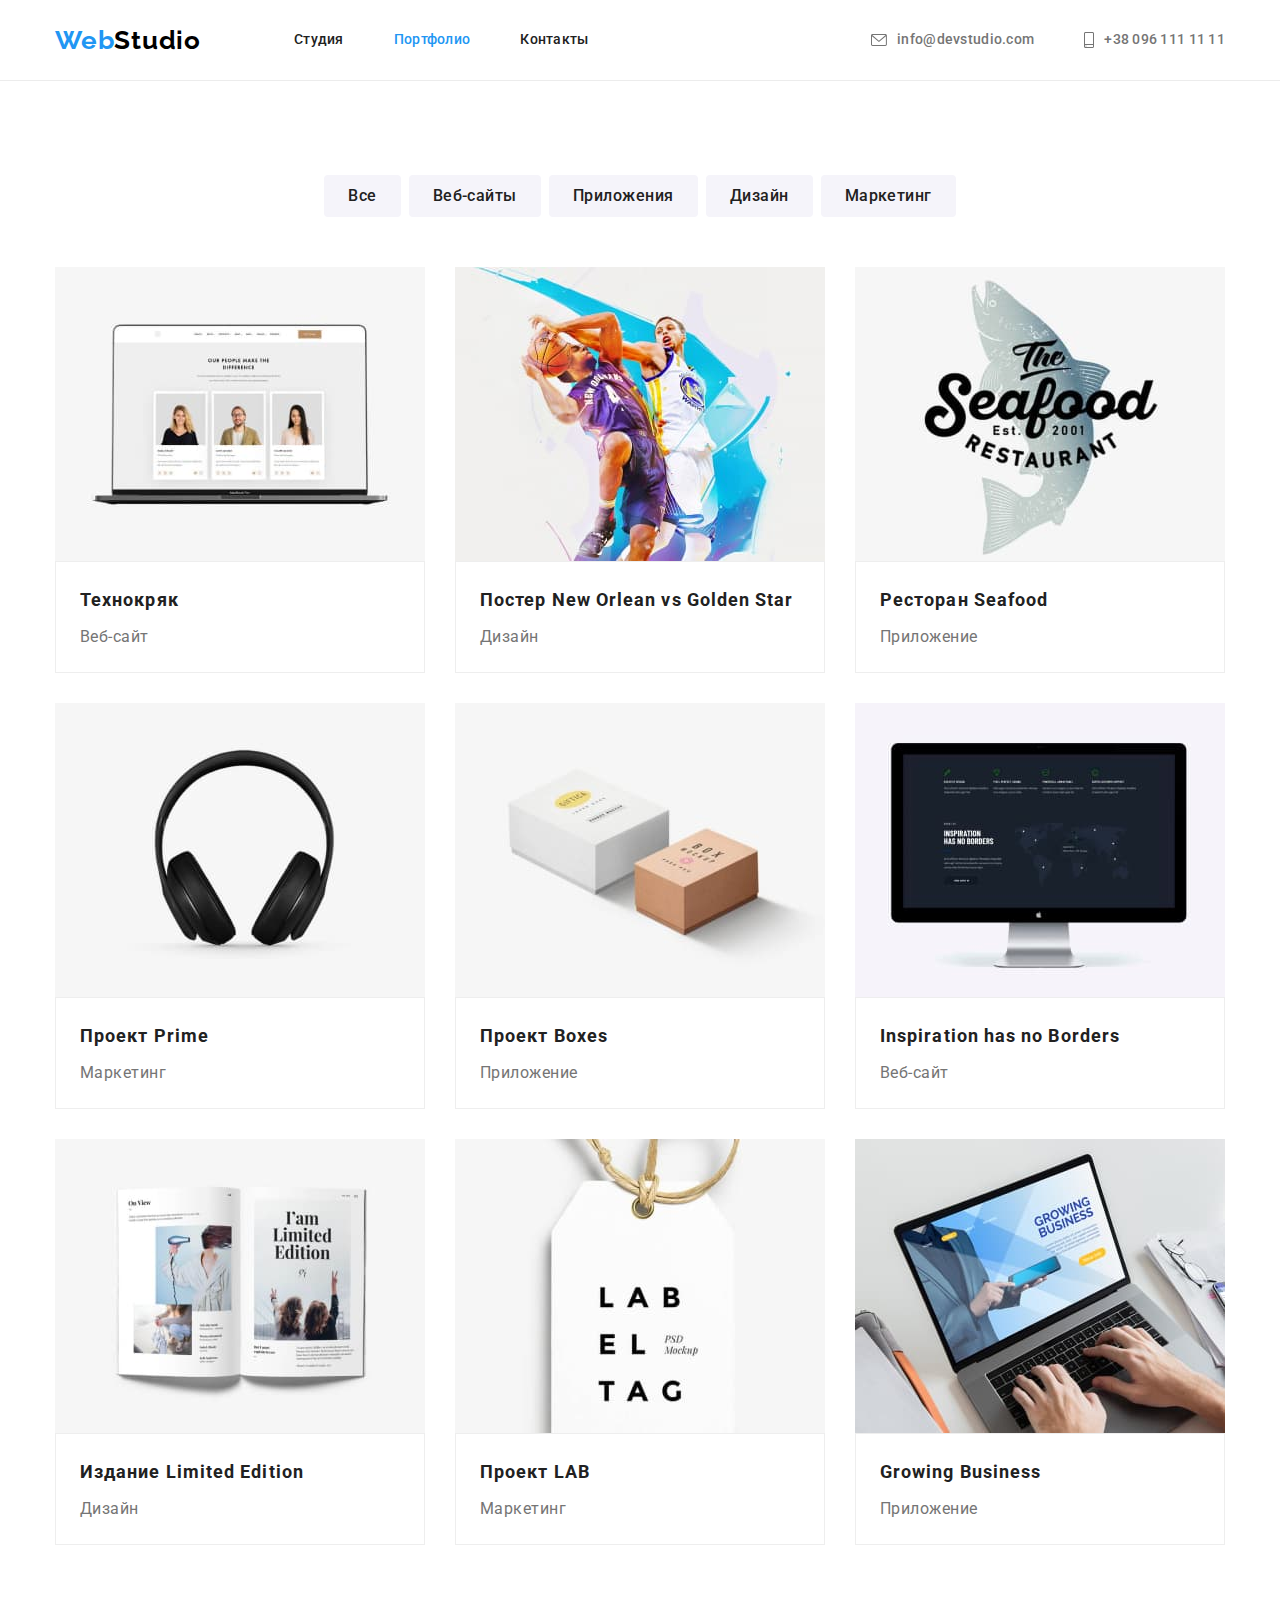
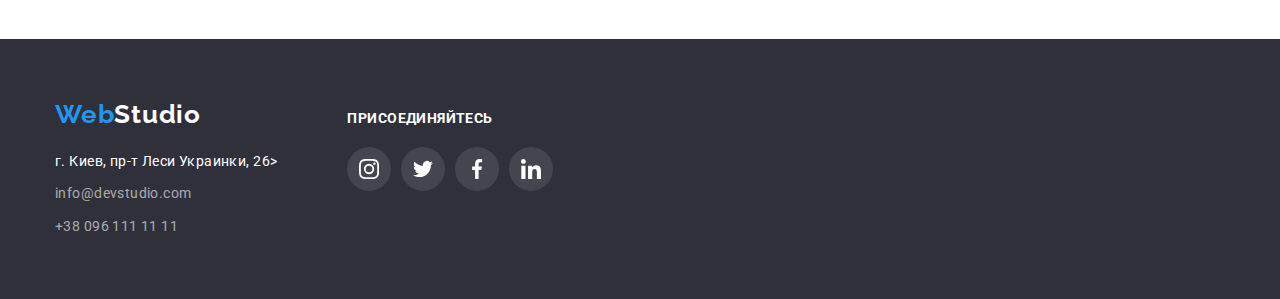
==== portfolio.html @ 67832070 "data-cloned" ====
<!DOCTYPE html>
<html lang="ru">
  <head>
    <meta charset="UTF-8" />
    <meta http-equiv="X-UA-Compatible" content="IE=edge" />
    <meta name="viewport" content="width=device-width, initial-scale=1.0" />
    <title>WebStudio</title>
    <link
      href="https://fonts.googleapis.com/css2?family=Raleway:wght@700&family=Roboto:wght@400;500;700;900&display=swap"
      rel="stylesheet"
    />
    <link
      rel="stylesheet"
      href="https://cdnjs.cloudflare.com/ajax/libs/modern-normalize/1.1.0/modern-normalize.min.css"
    />
    <link rel="stylesheet" href="./css/styles.css" />
  </head>
  <body>
    <!-- Header -->
    <header class="header">
      <div class="container main-nav">
        <a href="index.html" lang="en" class="logo">Web<span class="header-logo">Studio</span></a>
        <nav>
          <ul class="site-nav list">
            <li class="list-item">
              <a class="link nav-link" href="./index.html">Студия</a>
            </li>
            <li class="list-item">
              <a class="link nav-link current" href="./portfolio.html">Портфолио</a>
            </li>
            <li class="list-item"><a class="link nav-link" href="">Контакты</a></li>
          </ul>
        </nav>
        <ul class="contact-list list">
          <li class="list-item">
            <a class="link contact-link" href="mailto:info@devstudio.com">
              <svg class="contact-icon" width="16" height="12">
                <use href="images/symbol-defs.svg#icon-envelope"></use>
              </svg>
              info@devstudio.com
            </a>
          </li>
          <li class="list-item">
            <a class="link contact-link" href="tel:+380961111111">
              <svg class="contact-icon" width="10" height="16">
                <use href="images/symbol-defs.svg#icon-smartphone"></use>
              </svg>
              +38 096 111 11 11
            </a>
          </li>
        </ul>
      </div>
    </header>
    <!-- Main -->
    <main>
      <section class="section">
        <div class="container">
          <h1 class="visually-hidden">Portfolio</h1>
          <ul class="list btn-list">
            <li class="btn-item"><button class="portfolio-btn" type="button">Все</button></li>
            <li class="btn-item"><button class="portfolio-btn" type="button">Веб-сайты</button></li>
            <li class="btn-item">
              <button class="portfolio-btn" type="button">Приложения</button>
            </li>
            <li class="btn-item"><button class="portfolio-btn" type="button">Дизайн</button></li>
            <li class="btn-item"><button class="portfolio-btn" type="button">Маркетинг</button></li>
          </ul>
          <ul class="list gallery">
            <li class="flex-item">
              <div class="portfolio-card">
                <img src="./images/portfolio-picture-1.jpg" alt="img" />
              </div>
              <div class="portfolio-content">
                <h2 class="portfolio-title">Технокряк</h2>
                <p class="portfolio-text">Веб-сайт</p>
              </div>
            </li>
            <li class="flex-item">
              <div class="portfolio-card">
                <img src="./images/portfolio-picture-2.jpg" alt="img" />
              </div>
              <div class="portfolio-content">
                <h2 class="portfolio-title">
                  Постер <span lang="en">New Orlean vs Golden Star</span>
                </h2>
                <p class="portfolio-text">Дизайн</p>
              </div>
            </li>
            <li class="flex-item">
              <div class="portfolio-card">
                <img src="./images/portfolio-picture-3.jpg" alt="img" />
              </div>
              <div class="portfolio-content">
                <h2 class="portfolio-title">Ресторан <span lang="en">Seafood</span></h2>
                <p class="portfolio-text">Приложение</p>
              </div>
            </li>
            <li class="flex-item">
              <div class="portfolio-card">
                <img src="./images/portfolio-picture-4.jpg" alt="img" />
              </div>
              <div class="portfolio-content">
                <h2 class="portfolio-title">Проект <span lang="en">Prime</span></h2>
                <p class="portfolio-text">Маркетинг</p>
              </div>
            </li>
            <li class="flex-item">
              <div class="portfolio-card">
                <img src="./images/portfolio-picture-5.jpg" alt="img" />
              </div>
              <div class="portfolio-content">
                <h2 class="portfolio-title">Проект <span lang="en">Boxes</span></h2>
                <p class="portfolio-text">Приложение</p>
              </div>
            </li>
            <li class="flex-item">
              <div class="portfolio-card">
                <img src="./images/portfolio-picture-6.jpg" alt="img" />
              </div>
              <div class="portfolio-content">
                <h2 class="portfolio-title" lang="en">Inspiration has no Borders</h2>
                <p class="portfolio-text">Веб-сайт</p>
              </div>
            </li>
            <li class="flex-item">
              <div class="portfolio-card">
                <img src="./images/portfolio-picture-7.jpg" alt="img" />
              </div>
              <div class="portfolio-content">
                <h2 class="portfolio-title">Издание <span lang="en">Limited Edition</span></h2>
                <p class="portfolio-text">Дизайн</p>
              </div>
            </li>
            <li class="flex-item">
              <div class="portfolio-card">
                <img src="./images/portfolio-picture-8.jpg" alt="img" />
              </div>
              <div class="portfolio-content">
                <h2 class="portfolio-title">Проект <span lang="en">LAB</span></h2>
                <p class="portfolio-text">Маркетинг</p>
              </div>
            </li>
            <li class="flex-item">
              <div class="portfolio-card">
                <img src="./images/portfolio-picture-9.jpg" alt="img" />
              </div>
              <div class="portfolio-content">
                <h2 class="portfolio-title" lang="en">Growing Business</h2>
                <p class="portfolio-text">Приложение</p>
              </div>
            </li>
          </ul>
        </div>
      </section>
    </main>
    <!-- Footer -->
    <footer class="footer">
      <div class="container footer-box">
        <div class="footer-nav">
          <div class="footer-logotype">
            <a href="/" lang="en" class="logo link">Web<span class="footer-logo">Studio</span></a>
          </div>
          <address class="address">
            <a
              class="link address"
              href="https://www.google.com/maps/d/embed?mid=10uSM3H-mIU3GznYo2szRIEphczw&ehbc=2E312F"
              target="blank"
              >г. Киев, пр-т Леси Украинки, 26></a
            >
          </address>
          <ul class="list">
            <li class="contact-item">
              <a class="footer-contact link" href="mailto:info@devstudio.com">info@devstudio.com</a>
            </li>
            <li class="contact-item">
              <a class="footer-contact link" href="tel:+380961111111">+38 096 111 11 11</a>
            </li>
          </ul>
        </div>
        <div class="follow-box">
          <p class="follow-text">присоединяйтесь</p>
          <ul class="social-networks list">
            <li class="list-item">
              <a class="social-link link follow-link" href="">
                <svg class="social-icon">
                  <use href="./images/symbol-defs.svg#icon-instagram"></use>
                </svg>
              </a>
            </li>
            <li class="list-item">
              <a class="social-link link follow-link" href="">
                <svg class="social-icon">
                  <use href="./images/symbol-defs.svg#icon-twitter"></use>
                </svg>
              </a>
            </li>
            <li class="list-item">
              <a class="social-link link follow-link" href="">
                <svg class="social-icon">
                  <use href="./images/symbol-defs.svg#icon-facebook"></use>
                </svg>
              </a>
            </li>
            <li class="list-item">
              <a class="social-link link follow-link" href="">
                <svg class="social-icon">
                  <use href="./images/symbol-defs.svg#icon-linkedin"></use>
                </svg>
              </a>
            </li>
          </ul>
        </div>
      </div>
    </footer>
  </body>
</html>
---- css/styles.css ----
:root {
  --header-primary-color: #212121;
  --header-secondary-color: #757575;
  --header-border: #ececec;
  --logo-primary-color: #2196f3;
  --logo-secondary-color: #000000;
  --third-logo-color: #ffffff;
  --header-bckgrnd-color: #ffffff;
  --primary-bckgrnd-color: #ffffff;
  --secondary-bckgrnd-color: #f5f4fa;
  --accent-color: #2196f3;
  --main-title-color: #ffffff;
  --secondary-title-color: #212121;
  --btn-color: #ffffff;
  --btn-bckgrnd-color: #2196f3;
  --btn-hover-focus-bckgrnd: #188ce8;
  --scnd-btn-hover-focus-color: #ffffff;
  --scnd-bckgrnd-btn-hover-focus-color: #2196f3;
  --secondary-btn-color: #212121;
  --secondary-btn-bckgrnd: #f5f4fa;
  --text-color: #757575;
  --footer-bckgrnd-color: #2f303a;
  --contact-footer-color: rgba(255, 255, 255, 0.6);
  --address-color: #ffffff;
  --portfolio-card-bg: #eeeeee;
  --hero-bg: #c4c4c4;
  --hero-gradient: rgba(47, 48, 58, 0.4);
  --hero-border: #000000;
  --link-icon-color: #afb1b8;
  --icon-margin: 30px;
  --follow-link-bg: rgba(255, 255, 255, 0.1);
}

/* ---Global classes and selectors--- */
.link {
  text-decoration: none;
}
.list {
  list-style: none;
  margin: 0;
  padding: 0;
}

.title {
  margin-top: 0%;
  margin-bottom: 50px;

  font-size: 36px;
  line-height: 1.16;
  text-align: center;
  letter-spacing: 0.03em;
  color: var(--secondary-title-color);
  font-weight: 700;
}
img {
  display: block;
  max-width: 100%;
  height: auto;
}
body {
  color: var(--text-color);
  background-color: var(--primary-bckgrnd-color);
  font-family: Roboto, sans-serif;
}

.section {
  padding-top: 94px;
  padding-bottom: 94px;
}
.container {
  width: 1200px;
  padding-left: 15px;
  padding-right: 15px;
  margin-left: auto;
  margin-right: auto;
}

.no-padding {
  padding-top: 0;
}

/* ---Header classes--- */
.header {
  border-bottom: 1px solid var(--header-border);
  background-color: var(--header-bckgrnd-color);
  font-weight: 500;
  font-size: 14px;
  line-height: 1.14;
  letter-spacing: 0.02em;
}

.logo {
  margin-right: 93px;

  font-family: Raleway;
  font-weight: 700;
  font-size: 26px;
  line-height: 1.19;
  letter-spacing: 0.03em;
  color: var(--logo-primary-color);
  text-decoration: none;
}

.header-logo {
  color: var(--logo-secondary-color);
}

.header .link:hover,
.header .link:focus {
  color: var(--accent-color);
}

.nav-link {
  display: block;
  padding-top: 32px;
  padding-bottom: 32px;
  color: var(--header-primary-color);
}

.current {
  color: var(--accent-color);
}

.contact-link {
  display: inline-flex;
  align-items: center;
  color: var(--header-secondary-color);
  padding-top: 32px;
  padding-bottom: 32px;
}

.main-nav {
  display: flex;
  align-items: center;
  justify-content: space-between;
}

.site-nav {
  display: flex;
}

.site-nav .list-item:not(:last-child) {
  margin-right: 50px;
}

.contact-list {
  display: flex;
  margin-left: auto;
  align-items: center;
}

.contact-list .list-item:not(:last-child) {
  margin-right: 50px;
}

.contact-icon {
  fill: currentcolor;
  margin-right: 10px;
}

/*--- Hero styles ---*/

.hero {
  padding-top: 200px;
  padding-bottom: 200px;
  background-image: linear-gradient(to right, var(--hero-gradient), var(--hero-gradient)),
    url(../images/hero-bg.jpg);
  background-position: center;
  background-size: 1600px 600px;
  background-repeat: no-repeat;
  background-color: var(--hero-bg);
  text-align: center;
}

.hero-title {
  margin-top: 0;
  margin-bottom: 30px;
  max-width: 700px;
  margin-left: auto;
  margin-right: auto;

  font-weight: 900;
  font-size: 44px;
  line-height: 1.36;
  letter-spacing: 0.06em;
  text-transform: uppercase;
  color: var(--main-title-color);
}
.button {
  min-width: 200px;
  padding: 10px 32px;
  border-radius: 4px;
  border: none;
  font-weight: 700;
  font-size: 16px;
  line-height: 1.87;
  letter-spacing: 0.06em;
  cursor: pointer;
  color: var(--btn-color);
  background-color: var(--btn-bckgrnd-color);
}

.button:focus,
.button:hover {
  background-color: var(--btn-hover-focus-bckgrnd);
}

/* Studio features */

.features {
  font-size: 14px;
  letter-spacing: 0.03em;
}

.visually-hidden {
  position: absolute;
  clip: rect(0 0 0 0);
  width: 1px;
  height: 1px;
  margin: -1px;
}

.features-list {
  display: flex;
  flex-wrap: wrap;
  flex-direction: row;
  margin-right: calc(-1 * var(--icon-margin));
  margin-bottom: calc(-1 * var(--icon-margin));
}
.features-list .list-item {
  margin-right: var(--icon-margin);
  margin-bottom: var(--icon-margin);
  flex-basis: calc(100% / 4 - var(--icon-margin));
}
.feature-box {
  display: block;
  height: 120px;
  width: 100%;
  margin-bottom: 30px;
  border-radius: 4px;
  padding: 25px 100px;
  background-color: #f5f4fa;
}

.feature-icon {
  width: 70px;
  height: 70px;
}

.sub-title {
  margin-top: 0;
  margin-bottom: 10px;

  font-weight: 700;
  font-size: inherit;
  line-height: 1.14;
  text-transform: uppercase;
  color: var(--secondary-title-color);
}
.text {
  margin-top: 0;
  margin-bottom: 0;

  line-height: 1.71;
  font-size: inherit;
}
/* --- Doing something important))) --- */

.works-list {
  display: flex;
  flex-wrap: wrap;
  margin-bottom: calc(-1 * var(--icon-margin));
  margin-right: calc(-1 * var(--icon-margin));
}
.works-list .list-item {
  flex-basis: calc(100% / 3 - var(--icon-margin));
  margin-right: var(--icon-margin);
  margin-bottom: var(--icon-margin);
}

/*--- My young team and me ---))) */
.team {
  background-color: var(--secondary-bckgrnd-color);
  line-height: 1.19;
  font-size: 16px;
  letter-spacing: 0.03em;
}

.team-list {
  display: flex;
  flex-wrap: wrap;
  margin-right: calc(-1 * var(--icon-margin));
  margin-bottom: calc(-1 * var(--icon-margin));
}
.team-item {
  flex-basis: calc(100% / 4 - var(--icon-margin));
  margin-right: var(--icon-margin);
  margin-bottom: var(--icon-margin);
}

.card-thumb {
  box-shadow: 0px 2px 1px 0px #00000033, 0px 1px 1px 0px #00000024, 0px 1px 3px 0px #0000001f;
  background-color: var(--header-bckgrnd-color);
  overflow: hidden;
}

.card-content {
  padding-top: 30px;
  padding-bottom: 30px;
  text-align: center;
}
.card-thumb,
.card-content {
  border-bottom-left-radius: 4px;
  border-bottom-right-radius: 4px;
}
.name {
  margin-top: 0;
  margin-bottom: 10px;
  font-size: inherit;
  font-weight: 500;
  color: var(--secondary-title-color);
}

.position {
  color: var(--text-color);
  margin-top: 0;
  margin-bottom: 16px;
}
.social-networks {
  display: inline-flex;
  align-items: center;
}
.social-networks .list-item:not(:last-child) {
  margin-right: 10px;
}
.social-link {
  display: flex;
  justify-content: center;
  align-items: center;
  width: 44px;
  height: 44px;
  padding: 12px;
  border-radius: 50%;
  color: var(--link-icon-color);
}
.social-link:hover,
.social-link:focus {
  background-color: var(--scnd-bckgrnd-btn-hover-focus-color);
  color: var(--scnd-btn-hover-focus-color);
}
.social-icon {
  width: 20px;
  height: 20px;
  fill: currentColor;
}

/* CLIENTS */
.client-list {
  display: flex;
  flex-wrap: wrap;
  align-items: center;
  margin-right: calc(-1 * var(--icon-margin));
  margin-bottom: calc(-1 * var(--icon-margin));
}
.client-list .list-item {
  flex-basis: calc(100% / 6 - var(--icon-margin));
  margin-right: var(--icon-margin);
  margin-bottom: var(--icon-margin);
}
.client-link {
  color: var(--link-icon-color);
  display: flex;
  justify-content: center;
  align-items: center;
  height: 92px;
  width: 100%;
  border: 1px solid var(--link-icon-color);
  border-radius: 4px;
}
.client-link:hover,
.client-link:focus {
  color: var(--accent-color);
  border-color: var(--accent-color);
}
.client-icon {
  fill: currentColor;
  width: 106px;
  height: 60px;
}
/* ---Footer--- */

.footer {
  background-color: var(--footer-bckgrnd-color);
  padding-top: 60px;
  padding-bottom: 60px;
}
.footer-box {
  display: flex;
  align-items: baseline;
}
.footer-nav {
  margin-right: 70px;
}
.footer-logo {
  color: var(--third-logo-color);
}
.footer .logo {
  margin-right: 0;
}
.footer-logotype {
  margin-bottom: 20px;
}
.address {
  margin-bottom: 9px;
  font-style: normal;
  font-weight: normal;
  font-size: 14px;
  line-height: 1.71;
  font-family: Roboto;
  letter-spacing: 0.03em;
  color: var(--address-color);
}
.footer-contact {
  font-size: 14px;
  line-height: 1.71;
  letter-spacing: 0.03em;
  color: var(--contact-footer-color);
}

.list .contact-item:not(:last-child) {
  margin-bottom: 9px;
}
.follow-text {
  margin-bottom: 20px;
  margin-top: 0;
  font-weight: 700;
  font-size: 14px;
  line-height: 1.14;
  letter-spacing: 0.03em;
  text-transform: uppercase;

  color: var(--address-color);
}
.social-link.link.follow-link {
  color: var(--address-color);
  background-color: var(--follow-link-bg);
}
.social-link.link.follow-link:hover,
.social-link.link.follow-link:focus {
  background-color: var(--scnd-bckgrnd-btn-hover-focus-color);
}

/*---NEXT PAGE---

--- Portfolio ---*/
.btn-list {
  display: flex;
  justify-content: center;
  margin-bottom: 50px;
}
.portfolio-btn {
  padding: 6px 22px;
  border-color: transparent;
  border-radius: 4px;

  font-weight: 500;
  font-size: 16px;
  line-height: 1.62;
  text-align: center;
  letter-spacing: 0.03em;
  color: var(--secondary-btn-color);
  background-color: var(--secondary-btn-bckgrnd);
}

.btn-list .btn-item:not(:last-child) {
  margin-right: 8px;
}

.portfolio-btn:focus,
.portfolio-btn:hover {
  color: var(--scnd-btn-hover-focus-color);
  background-color: var(--scnd-bckgrnd-btn-hover-focus-color);
  box-shadow: 0px 2px 2px 0px rgba(0, 0, 0, 0.12), 0px 1px 2px 0px rgba(0, 0, 0, 0.08),
    0px 3px 1px 0px rgba(0, 0, 0, 0.1);
  cursor: pointer;
}
/* ---------Portfolio - Gallery-------- */

.gallery {
  display: flex;
  flex-wrap: wrap;
  margin-right: calc(-1 * var(--icon-margin));
  margin-bottom: calc(-1 * var(--icon-margin));
}
.portfolio-title {
  margin-top: 0;
  margin-bottom: 4px;
  font-weight: 700;
  font-size: 18px;
  line-height: 2;
  letter-spacing: 0.06em;
  color: var(--secondary-title-color);
}

.portfolio-text {
  margin: 0;
  font-size: 16px;
  line-height: 1.87;
  letter-spacing: 0.03em;
}

.flex-item {
  flex-basis: calc(100% / 3 - var(--icon-margin));
  margin-bottom: var(--icon-margin);
  margin-right: var(--icon-margin);
}
.flex-item:hover,
.flex-item-focus {
  box-shadow: 1px 4px 6px 0px rgba(0, 0, 0, 0.16), 0px 4px 4px 0px rgba(0, 0, 0, 0.06),
    0px 1px 1px 0px rgba(0, 0, 0, 0.12);
  cursor: pointer;
}

.portfolio-content {
  padding-top: 20px;
  padding-bottom: 20px;
  padding-left: 24px;
  padding-right: 24px;
  background-color: var(--primary-bckgrnd-color);
  border: 1px solid #eeeeee;
}
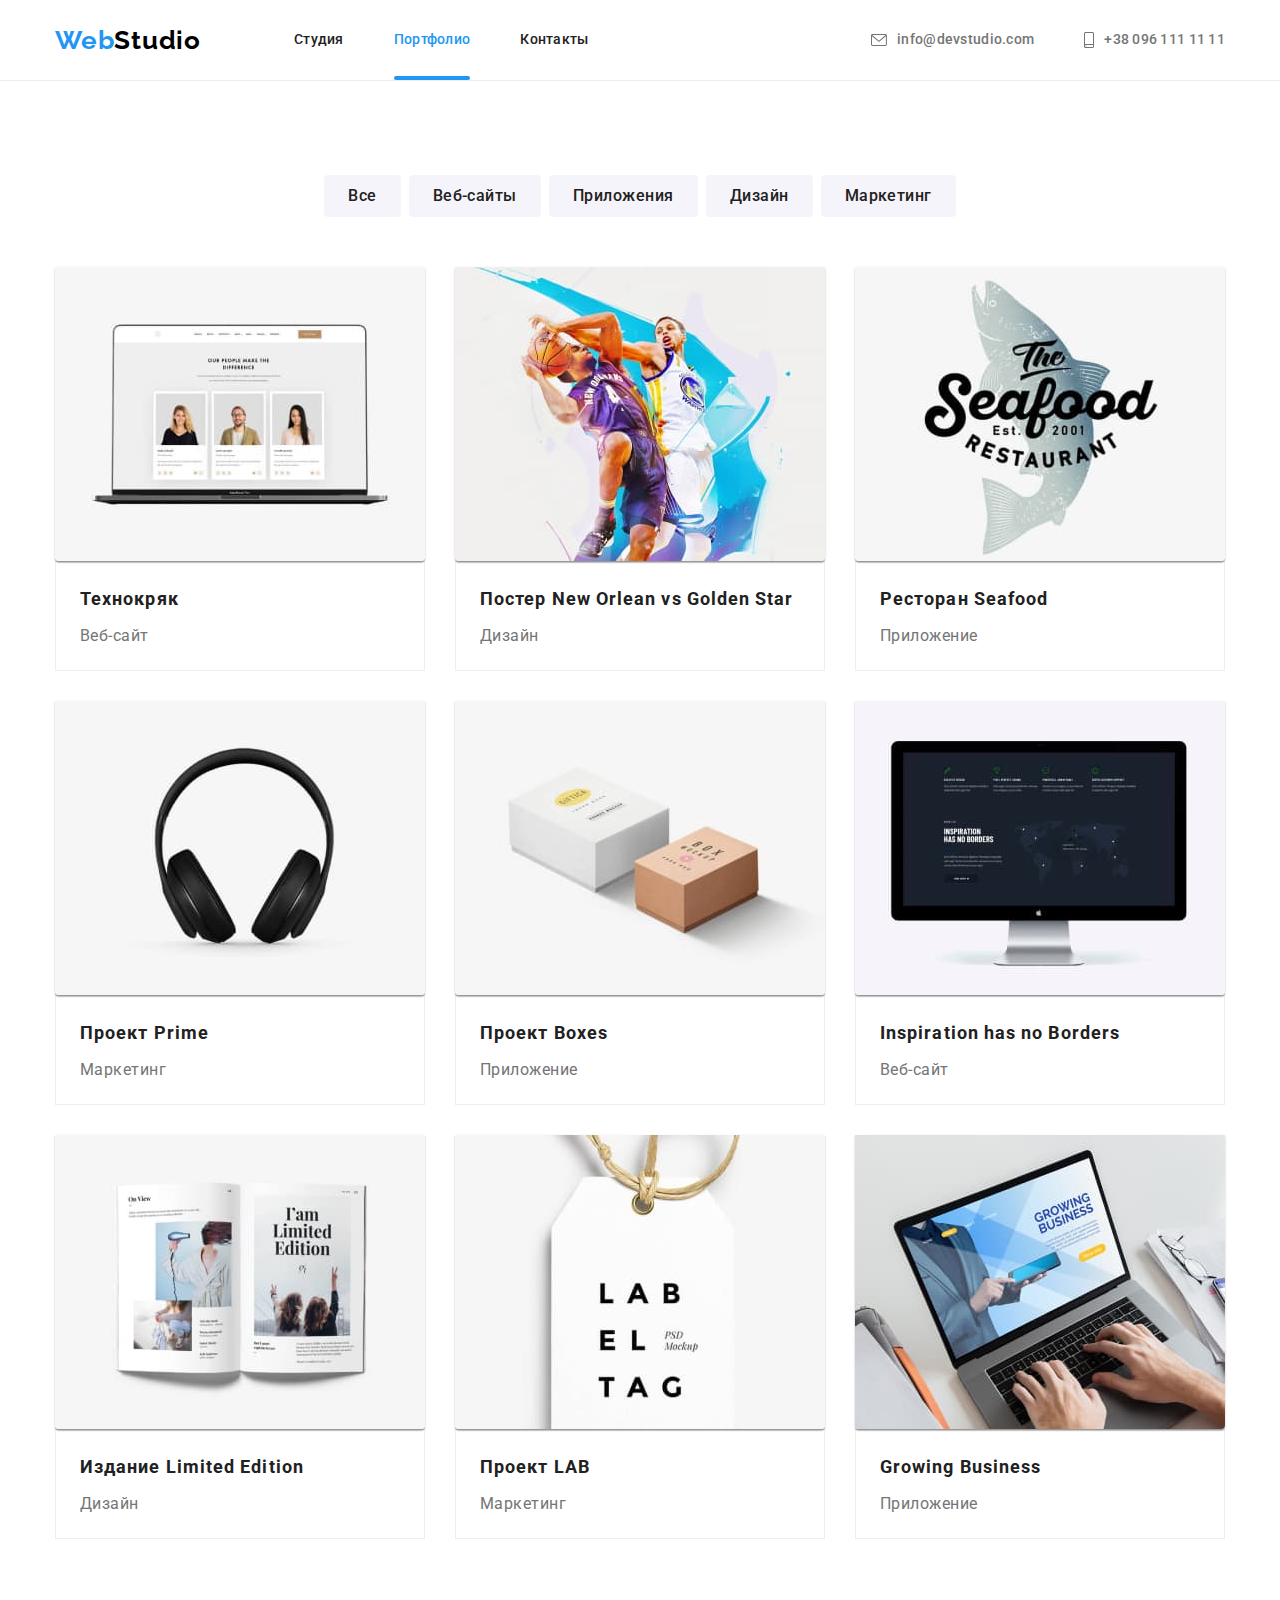
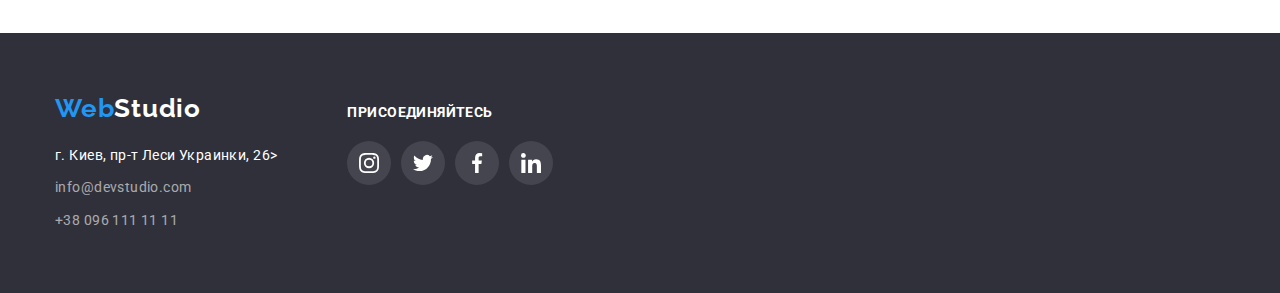
==== commit 590dff78: "complete" ====
--- a/portfolio.html
+++ b/portfolio.html
@@ -65,88 +65,160 @@
             <li class="btn-item"><button class="portfolio-btn" type="button">Дизайн</button></li>
             <li class="btn-item"><button class="portfolio-btn" type="button">Маркетинг</button></li>
           </ul>
+
           <ul class="list gallery">
             <li class="flex-item">
-              <div class="portfolio-card">
-                <img src="./images/portfolio-picture-1.jpg" alt="img" />
-              </div>
-              <div class="portfolio-content">
-                <h2 class="portfolio-title">Технокряк</h2>
-                <p class="portfolio-text">Веб-сайт</p>
-              </div>
-            </li>
-            <li class="flex-item">
-              <div class="portfolio-card">
-                <img src="./images/portfolio-picture-2.jpg" alt="img" />
-              </div>
-              <div class="portfolio-content">
-                <h2 class="portfolio-title">
-                  Постер <span lang="en">New Orlean vs Golden Star</span>
-                </h2>
-                <p class="portfolio-text">Дизайн</p>
-              </div>
-            </li>
-            <li class="flex-item">
-              <div class="portfolio-card">
-                <img src="./images/portfolio-picture-3.jpg" alt="img" />
-              </div>
-              <div class="portfolio-content">
-                <h2 class="portfolio-title">Ресторан <span lang="en">Seafood</span></h2>
-                <p class="portfolio-text">Приложение</p>
-              </div>
-            </li>
-            <li class="flex-item">
-              <div class="portfolio-card">
-                <img src="./images/portfolio-picture-4.jpg" alt="img" />
-              </div>
-              <div class="portfolio-content">
-                <h2 class="portfolio-title">Проект <span lang="en">Prime</span></h2>
-                <p class="portfolio-text">Маркетинг</p>
-              </div>
-            </li>
-            <li class="flex-item">
-              <div class="portfolio-card">
-                <img src="./images/portfolio-picture-5.jpg" alt="img" />
-              </div>
-              <div class="portfolio-content">
-                <h2 class="portfolio-title">Проект <span lang="en">Boxes</span></h2>
-                <p class="portfolio-text">Приложение</p>
-              </div>
-            </li>
-            <li class="flex-item">
-              <div class="portfolio-card">
-                <img src="./images/portfolio-picture-6.jpg" alt="img" />
-              </div>
-              <div class="portfolio-content">
-                <h2 class="portfolio-title" lang="en">Inspiration has no Borders</h2>
-                <p class="portfolio-text">Веб-сайт</p>
-              </div>
-            </li>
-            <li class="flex-item">
-              <div class="portfolio-card">
-                <img src="./images/portfolio-picture-7.jpg" alt="img" />
-              </div>
-              <div class="portfolio-content">
-                <h2 class="portfolio-title">Издание <span lang="en">Limited Edition</span></h2>
-                <p class="portfolio-text">Дизайн</p>
-              </div>
-            </li>
-            <li class="flex-item">
-              <div class="portfolio-card">
-                <img src="./images/portfolio-picture-8.jpg" alt="img" />
-              </div>
-              <div class="portfolio-content">
-                <h2 class="portfolio-title">Проект <span lang="en">LAB</span></h2>
-                <p class="portfolio-text">Маркетинг</p>
-              </div>
-            </li>
-            <li class="flex-item">
-              <div class="portfolio-card">
-                <img src="./images/portfolio-picture-9.jpg" alt="img" />
-              </div>
-              <div class="portfolio-content">
-                <h2 class="portfolio-title" lang="en">Growing Business</h2>
-                <p class="portfolio-text">Приложение</p>
+              <div class="card">
+                <div class="card-thumb">
+                  <img src="./images/portfolio-picture-1.jpg" alt="img" />
+                  <div class="card-overlay">
+                    <p class="text-overlay">
+                      Технокряк это современная площадка распространения коронавируса. Компании
+                      используют эту платформу для цифрового шпионажа и атак на защищённые сервера
+                      конкурентов.
+                    </p>
+                  </div>
+                </div>
+                <div class="portfolio-content">
+                  <h2 class="portfolio-title">Технокряк</h2>
+                  <p class="portfolio-text">Веб-сайт</p>
+                </div>
+              </div>
+            </li>
+            <li class="flex-item">
+              <div class="card">
+                <div class="card-thumb">
+                  <img src="./images/portfolio-picture-2.jpg" alt="img" />
+                  <div class="card-overlay">
+                    <p class="text-overlay">
+                      Lorem ipsum dolor sit amet consectetur adipisicing elit. Voluptate, alias.
+                    </p>
+                  </div>
+                </div>
+                <div class="portfolio-content">
+                  <h2 class="portfolio-title">
+                    Постер <span lang="en">New Orlean vs Golden Star</span>
+                  </h2>
+                  <p class="portfolio-text">Дизайн</p>
+                </div>
+              </div>
+            </li>
+            <li class="flex-item">
+              <div class="card">
+                <div class="card-thumb">
+                  <img src="./images/portfolio-picture-3.jpg" alt="img" />
+                  <div class="card-overlay">
+                    <p class="text-overlay">
+                      Lorem ipsum dolor sit, amet consectetur adipisicing elit. Et, neque.
+                    </p>
+                  </div>
+                </div>
+                <div class="portfolio-content">
+                  <h2 class="portfolio-title">Ресторан <span lang="en">Seafood</span></h2>
+                  <p class="portfolio-text">Приложение</p>
+                </div>
+              </div>
+            </li>
+            <li class="flex-item">
+              <div class="card">
+                <div class="card-thumb">
+                  <img src="./images/portfolio-picture-4.jpg" alt="img" />
+                  <div class="card-overlay">
+                    <p class="text-overlay">
+                      Lorem, ipsum dolor sit amet consectetur adipisicing elit. Odio, provident
+                      inventore. Possimus nesciunt blanditiis consequuntur.
+                    </p>
+                  </div>
+                </div>
+                <div class="portfolio-content">
+                  <h2 class="portfolio-title">Проект <span lang="en">Prime</span></h2>
+                  <p class="portfolio-text">Маркетинг</p>
+                </div>
+              </div>
+            </li>
+            <li class="flex-item">
+              <div class="card">
+                <div class="card-thumb">
+                  <img src="./images/portfolio-picture-5.jpg" alt="img" />
+                  <div class="card-overlay">
+                    <p class="text-overlay">
+                      Lorem ipsum, dolor sit amet consectetur adipisicing elit. Eos voluptatum
+                      laborum illo fugiat ipsam voluptas?
+                    </p>
+                  </div>
+                </div>
+                <div class="portfolio-content">
+                  <h2 class="portfolio-title">Проект <span lang="en">Boxes</span></h2>
+                  <p class="portfolio-text">Приложение</p>
+                </div>
+              </div>
+            </li>
+            <li class="flex-item">
+              <div class="card">
+                <div class="card-thumb">
+                  <img src="./images/portfolio-picture-6.jpg" alt="img" />
+                  <div class="card-overlay">
+                    <p class="text-overlay">
+                      Lorem ipsum dolor sit amet consectetur adipisicing elit. Enim, harum. Autem
+                      omnis minima consectetur nesciunt.
+                    </p>
+                  </div>
+                </div>
+                <div class="portfolio-content">
+                  <h2 class="portfolio-title" lang="en">Inspiration has no Borders</h2>
+                  <p class="portfolio-text">Веб-сайт</p>
+                </div>
+              </div>
+            </li>
+            <li class="flex-item">
+              <div class="card">
+                <div class="card-thumb">
+                  <img src="./images/portfolio-picture-7.jpg" alt="img" />
+                  <div class="card-overlay">
+                    <p class="text-overlay">
+                      Lorem ipsum dolor sit amet, consectetur adipisicing elit. Unde magni quis
+                      eaque laboriosam earum pariatur!
+                    </p>
+                  </div>
+                </div>
+                <div class="portfolio-content">
+                  <h2 class="portfolio-title">Издание <span lang="en">Limited Edition</span></h2>
+                  <p class="portfolio-text">Дизайн</p>
+                </div>
+              </div>
+            </li>
+            <li class="flex-item">
+              <div class="card">
+                <div class="card-thumb">
+                  <img src="./images/portfolio-picture-8.jpg" alt="img" />
+                  <div class="card-overlay">
+                    <p class="text-overlay">
+                      Lorem ipsum dolor, sit amet consectetur adipisicing elit. In, quisquam.
+                      Consequuntur error saepe voluptatem ipsum.
+                    </p>
+                  </div>
+                </div>
+                <div class="portfolio-content">
+                  <h2 class="portfolio-title">Проект <span lang="en">LAB</span></h2>
+                  <p class="portfolio-text">Маркетинг</p>
+                </div>
+              </div>
+            </li>
+            <li class="flex-item">
+              <div class="card">
+                <div class="card-thumb">
+                  <img src="./images/portfolio-picture-9.jpg" alt="img" />
+                  <div class="card-overlay">
+                    <p class="text-overlay">
+                      Lorem ipsum dolor sit amet consectetur adipisicing elit. Pariatur voluptatum
+                      rerum eos molestias illo praesentium.
+                    </p>
+                  </div>
+                </div>
+                <div class="portfolio-content">
+                  <h2 class="portfolio-title" lang="en">Growing Business</h2>
+                  <p class="portfolio-text">Приложение</p>
+                </div>
               </div>
             </li>
           </ul>
--- a/css/styles.css
+++ b/css/styles.css
@@ -29,6 +29,9 @@
   --link-icon-color: #afb1b8;
   --icon-margin: 30px;
   --follow-link-bg: rgba(255, 255, 255, 0.1);
+  --close-btn-border: rgba(0, 0, 0, 0.1);
+  --close-btn-fill: #000000;
+  --overlay-bg: rgba(33, 150, 243, 0.9);
 }
 
 /* ---Global classes and selectors--- */
@@ -39,6 +42,14 @@
   list-style: none;
   margin: 0;
   padding: 0;
+}
+.btn {
+  padding: 0;
+  border: none;
+  font: inherit;
+  color: inherit;
+  background-color: transparent;
+  cursor: pointer;
 }
 
 .title {
@@ -107,6 +118,7 @@
 
 .header .link:hover,
 .header .link:focus {
+  transition: color 250ms cubic-bezier(0.4, 0, 0.2, 1);
   color: var(--accent-color);
 }
 
@@ -118,9 +130,20 @@
 }
 
 .current {
+  position: relative;
   color: var(--accent-color);
 }
-
+.current::after {
+  position: absolute;
+  bottom: 0;
+  left: 0;
+  content: '';
+  display: inline-flex;
+  width: 100%;
+  height: 4px;
+  background-color: var(--accent-color);
+  border-radius: 2px;
+}
 .contact-link {
   display: inline-flex;
   align-items: center;
@@ -198,13 +221,13 @@
   cursor: pointer;
   color: var(--btn-color);
   background-color: var(--btn-bckgrnd-color);
+  transition: background-color 250ms cubic-bezier(0.4, 0, 0.2, 1);
 }
 
 .button:focus,
 .button:hover {
   background-color: var(--btn-hover-focus-bckgrnd);
 }
-
 /* Studio features */
 
 .features {
@@ -272,10 +295,32 @@
   margin-bottom: calc(-1 * var(--icon-margin));
   margin-right: calc(-1 * var(--icon-margin));
 }
+
 .works-list .list-item {
   flex-basis: calc(100% / 3 - var(--icon-margin));
   margin-right: var(--icon-margin);
   margin-bottom: var(--icon-margin);
+}
+.works-thumb {
+  position: relative;
+}
+.works-description {
+  position: absolute;
+  bottom: 0;
+  left: 0;
+  width: 100%;
+  height: 70px;
+  display: flex;
+  justify-content: center;
+  align-items: center;
+  font-weight: 700;
+  font-size: 14px;
+  line-height: 1.14;
+  letter-spacing: 0.03em;
+  text-transform: uppercase;
+
+  color: var(--main-title-color);
+  background-color: rgba(47, 48, 58, 0.8);
 }
 
 /*--- My young team and me ---))) */
@@ -343,6 +388,8 @@
   padding: 12px;
   border-radius: 50%;
   color: var(--link-icon-color);
+  transition: color 250ms cubic-bezier(0.4, 0, 0.2, 1),
+    background-color 250ms cubic-bezier(0.4, 0, 0.2, 1);
 }
 .social-link:hover,
 .social-link:focus {
@@ -377,6 +424,8 @@
   width: 100%;
   border: 1px solid var(--link-icon-color);
   border-radius: 4px;
+  transition: color 250ms cubic-bezier(0.4, 0, 0.2, 1),
+    border-color 250ms cubic-bezier(0.4, 0, 0.2, 1);
 }
 .client-link:hover,
 .client-link:focus {
@@ -445,10 +494,62 @@
 .social-link.link.follow-link {
   color: var(--address-color);
   background-color: var(--follow-link-bg);
+  transition: color 250ms cubic-bezier(0.4, 0, 0.2, 1),
+    background-color 250ms cubic-bezier(0.4, 0, 0.2, 1);
 }
 .social-link.link.follow-link:hover,
 .social-link.link.follow-link:focus {
   background-color: var(--scnd-bckgrnd-btn-hover-focus-color);
+}
+.backdrop {
+  position: fixed;
+  top: 0;
+  left: 0;
+  width: 100%;
+  height: 100%;
+  background-color: rgba(0, 0, 0, 0.2);
+  opacity: 1;
+  transition: opacity 250ms cubic-bezier(0.4, 0, 0.2, 1),
+    visibility 250ms cubic-bezier(0.4, 0, 0.2, 1);
+}
+.backdrop.is-hidden {
+  opacity: 0;
+  pointer-events: none;
+  visibility: hidden;
+  /* Для чого додавати visibility , якщо і без нього все працює. Крім того visibility треба додатково анімувати? */
+}
+.modal {
+  position: absolute;
+  top: 50%;
+  left: 50%;
+  transform: translate(-50%, -50%) scale(1);
+  min-width: 538px;
+  min-height: 581px;
+  background-color: rgba(255, 255, 255, 1);
+  border-radius: 4px;
+  transition: transform 250ms cubic-bezier(0.4, 0, 0.2, 1);
+}
+.backdrop.is-hidden .modal {
+  transform: translate(-50%, -50%) scale(0.7);
+}
+.close-btn {
+  position: absolute;
+  top: 8px;
+  right: 8px;
+  display: inline-flex;
+  justify-content: center;
+  align-items: center;
+  width: 30px;
+  height: 30px;
+  padding: 0;
+  background-color: var(--btn-color);
+  border: 1px inset var(--close-btn-border);
+  border-radius: 50%;
+}
+.icon-close {
+  width: 18px;
+  height: 18px;
+  fill: var(--close-btn-fill);
 }
 
 /*---NEXT PAGE---
@@ -471,6 +572,9 @@
   letter-spacing: 0.03em;
   color: var(--secondary-btn-color);
   background-color: var(--secondary-btn-bckgrnd);
+  transition: color 250ms cubic-bezier(0.4, 0, 0.2, 1),
+    background-color 250ms cubic-bezier(0.4, 0, 0.2, 1),
+    box-shadow 250ms cubic-bezier(0.4, 0, 0.2, 1);
 }
 
 .btn-list .btn-item:not(:last-child) {
@@ -515,16 +619,48 @@
   margin-bottom: var(--icon-margin);
   margin-right: var(--icon-margin);
 }
-.flex-item:hover,
-.flex-item-focus {
+
+.card {
+  transition: box-shadow 250ms cubic-bezier(0.4, 0, 0.2, 1);
+}
+
+.card:hover,
+.card:focus {
   box-shadow: 1px 4px 6px 0px rgba(0, 0, 0, 0.16), 0px 4px 4px 0px rgba(0, 0, 0, 0.06),
     0px 1px 1px 0px rgba(0, 0, 0, 0.12);
   cursor: pointer;
 }
-
+.card:hover .card-overlay,
+.card:focus .card-overlay {
+  transform: translateY(0);
+}
+.card-thumb {
+  position: relative;
+}
+
+.card-overlay {
+  position: absolute;
+  top: 0;
+  left: 0;
+  transform: translateY(100%);
+  padding: 63px 24px;
+  width: 100%;
+  height: 100%;
+  background-color: var(--overlay-bg);
+  transition: transform 250ms cubic-bezier(0.4, 0, 0.2, 1);
+}
+.text-overlay {
+  position: absolute;
+  margin: 0;
+  max-width: 322px;
+  font-size: 18px;
+  line-height: 1.56;
+  letter-spacing: 0.03em;
+  color: var(--main-title-color);
+}
 .portfolio-content {
-  padding-top: 20px;
-  padding-bottom: 20px;
+  padding-top: 19px;
+  padding-bottom: 19px;
   padding-left: 24px;
   padding-right: 24px;
   background-color: var(--primary-bckgrnd-color);
